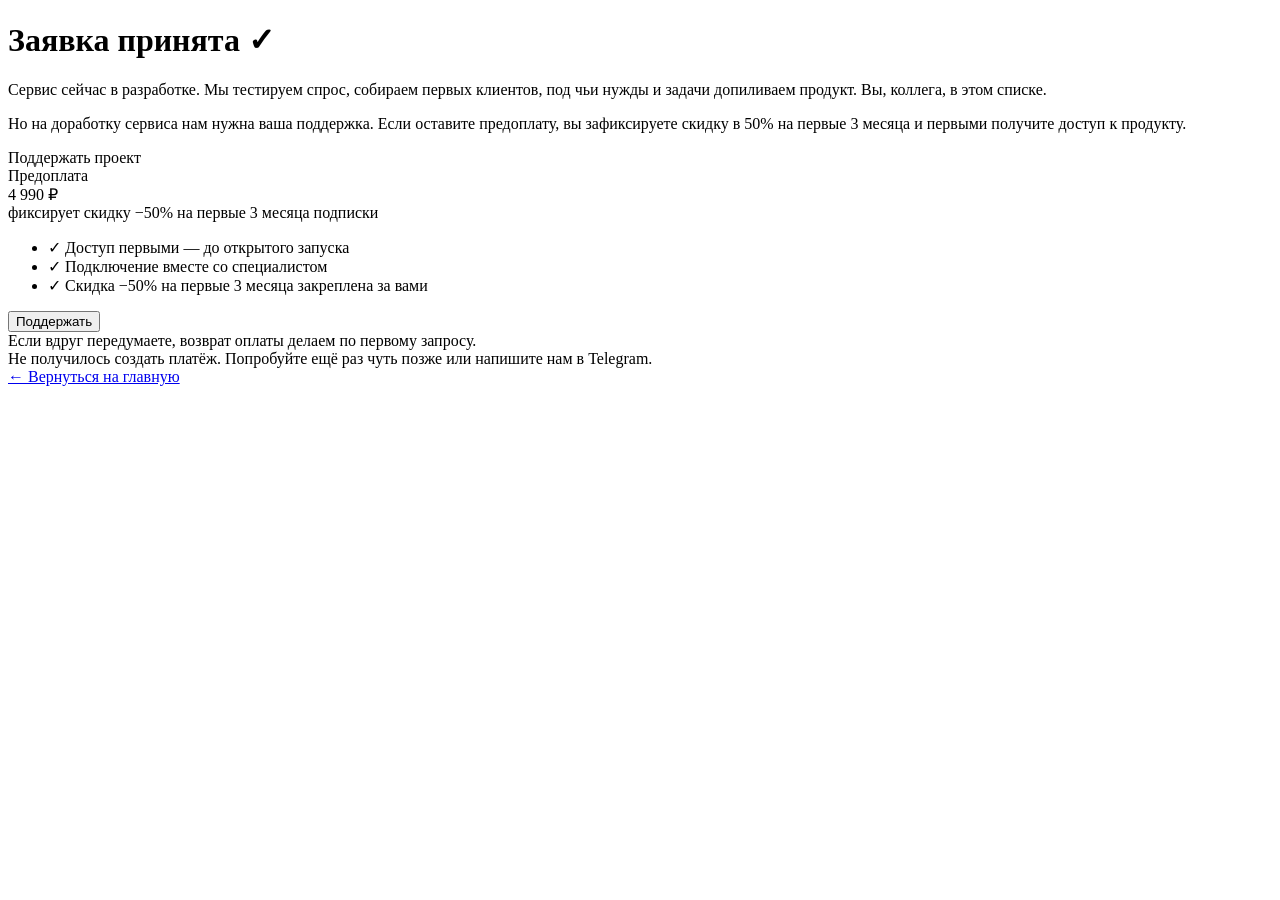
==== payment.html @ e7c0c2c7 "Add payment.html" ====
<!doctype html>
<html lang="ru">
<head>
<meta charset="UTF-8">
<meta name="viewport" content="width=device-width, initial-scale=1.0">
<title>Заявка принята — 1С печатает…</title>
<link rel="stylesheet" href="css/styles.css">
</head>
<body>

<div class="payment-page">
  <div class="payment-card wide" id="payment-before">
    <h1>Заявка принята ✓</h1>
    <p>
      Сервис сейчас в разработке. Мы тестируем спрос, собираем первых клиентов, под чьи нужды и задачи допиливаем продукт. Вы, <span class="payment-lead-name" id="payment-lead-name">коллега</span>, в этом списке.
    </p>
    <p>Но на доработку сервиса нам нужна ваша поддержка. Если оставите предоплату, вы зафиксируете скидку в 50% на первые 3 месяца и первыми получите доступ к продукту.</p>

    <div class="card plan-card popular support-plaque">
      <div class="plan-badge">Поддержать проект</div>
      <div class="plan-name">Предоплата</div>
      <div class="plan-price">4 990 ₽</div>
      <div class="plan-price-annual-note">фиксирует скидку −50% на первые 3 месяца подписки</div>
      <ul class="plan-list">
        <li><span class="tick">✓</span> Доступ первыми — до открытого запуска</li>
        <li><span class="tick">✓</span> Подключение вместе со специалистом</li>
        <li><span class="tick">✓</span> Скидка −50% на первые 3 месяца закреплена за вами</li>
      </ul>
      <button class="btn btn-primary btn-block" id="pay-button">Поддержать</button>
    </div>

    <span class="btn-fine-print">Если вдруг передумаете, возврат оплаты делаем по первому запросу.</span>
    <div class="form-error-banner" id="payment-error">Не получилось создать платёж. Попробуйте ещё раз чуть позже или напишите нам в Telegram.</div>

    <a class="back-link" href="index.html">← Вернуться на главную</a>
  </div>

  <div class="payment-card wide" id="payment-after" style="display:none;">
    <span class="eyebrow">Спасибо ✓</span>
    <h1>Мы вас увидим на своей стороне</h1>
    <p>Как только платёж подтвердится, мы свяжемся с вами в Telegram, чтобы обсудить подключение. Скидка −50% на первые 3 месяца уже закреплена.</p>
    <a class="back-link" href="index.html">← Вернуться на главную</a>
  </div>
</div>

<script src="js/payment.js"></script>
</body>
</html>
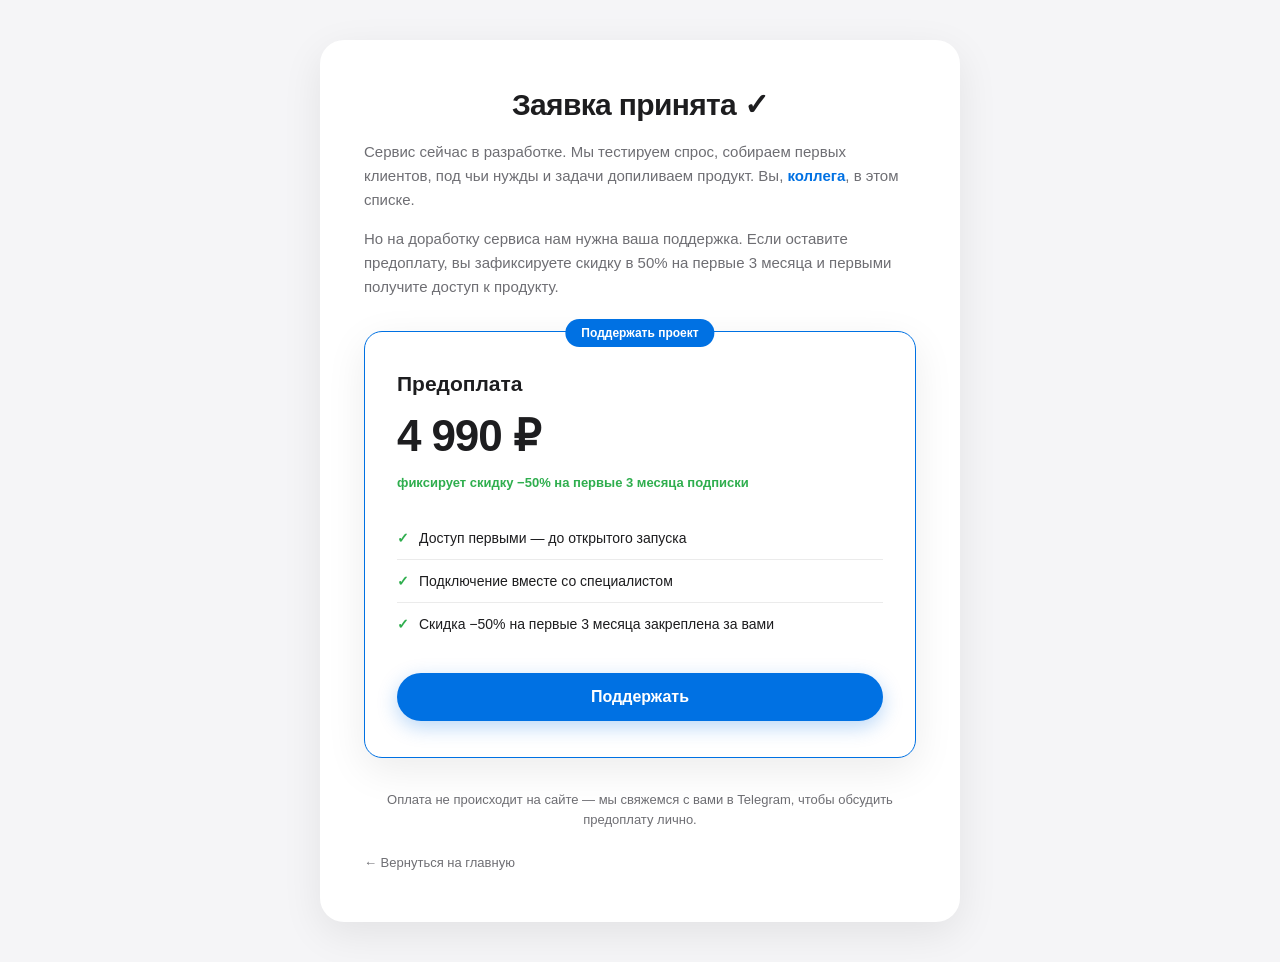
==== commit 7c0bbf78: "Switch payment flow: notify via Telegram instead of YooKassa" ====
--- a/payment.html
+++ b/payment.html
@@ -29,16 +29,16 @@
       <button class="btn btn-primary btn-block" id="pay-button">Поддержать</button>
     </div>
 
-    <span class="btn-fine-print">Если вдруг передумаете, возврат оплаты делаем по первому запросу.</span>
-    <div class="form-error-banner" id="payment-error">Не получилось создать платёж. Попробуйте ещё раз чуть позже или напишите нам в Telegram.</div>
+    <span class="btn-fine-print">Оплата не происходит на сайте — мы свяжемся с вами в Telegram, чтобы обсудить предоплату лично.</span>
+    <div class="form-error-banner" id="payment-error">Не получилось отправить сигнал. Попробуйте ещё раз чуть позже или напишите нам в Telegram.</div>
 
     <a class="back-link" href="index.html">← Вернуться на главную</a>
   </div>
 
   <div class="payment-card wide" id="payment-after" style="display:none;">
     <span class="eyebrow">Спасибо ✓</span>
-    <h1>Мы вас увидим на своей стороне</h1>
-    <p>Как только платёж подтвердится, мы свяжемся с вами в Telegram, чтобы обсудить подключение. Скидка −50% на первые 3 месяца уже закреплена.</p>
+    <h1>Мы на связи</h1>
+    <p>Мы получили ваш сигнал о готовности внести предоплату и свяжемся с вами в Telegram лично, чтобы обсудить детали и подключение. Скидка −50% на первые 3 месяца уже закреплена за вами.</p>
     <a class="back-link" href="index.html">← Вернуться на главную</a>
   </div>
 </div>
--- a/css/styles.css
+++ b/css/styles.css
@@ -0,0 +1,1750 @@
+:root {
+  --bg: #ffffff;
+  --bg-alt: #f5f5f7;
+  --bg-card: #ffffff;
+  --text: #1d1d1f;
+  --text-secondary: #6e6e73;
+  --border: rgba(0, 0, 0, 0.08);
+  --blue: #0071e3;
+  --blue-hover: #0077ed;
+  --blue-soft: rgba(0, 113, 227, 0.08);
+  --green: #2fae4e;
+  --green-soft: rgba(47, 174, 78, 0.1);
+  --red: #ef3b34;
+  --red-soft: rgba(239, 59, 52, 0.08);
+  --shadow-sm: 0 1px 2px rgba(0, 0, 0, 0.04), 0 2px 12px rgba(0, 0, 0, 0.04);
+  --shadow-md: 0 12px 40px rgba(0, 0, 0, 0.08);
+  --radius-lg: 24px;
+  --radius-md: 18px;
+  --radius-sm: 12px;
+  --radius-pill: 980px;
+  --max-width: 1120px;
+  color-scheme: light;
+}
+
+* {
+  box-sizing: border-box;
+  min-width: 0;
+}
+
+html {
+  scroll-behavior: smooth;
+}
+
+body {
+  margin: 0;
+  max-width: 100vw;
+  font-family: -apple-system, BlinkMacSystemFont, "SF Pro Display", "Segoe UI", Roboto, Helvetica, Arial, sans-serif;
+  background: var(--bg);
+  color: var(--text);
+  line-height: 1.5;
+  overflow-x: hidden;
+  overflow-wrap: break-word;
+  -webkit-font-smoothing: antialiased;
+  text-rendering: optimizeLegibility;
+}
+
+img, svg {
+  max-width: 100%;
+  display: block;
+}
+
+a {
+  color: inherit;
+}
+
+.container {
+  max-width: var(--max-width);
+  margin: 0 auto;
+  padding: 0 24px;
+}
+
+.container-narrow {
+  max-width: 780px;
+}
+
+section {
+  padding: 112px 0;
+}
+
+.bg-alt {
+  background: var(--bg-alt);
+}
+
+/* ---------- Typography ---------- */
+
+.eyebrow {
+  display: inline-block;
+  font-size: 14px;
+  font-weight: 600;
+  letter-spacing: 0.01em;
+  color: var(--blue);
+  margin-bottom: 20px;
+}
+
+h1, h2, h3 {
+  line-height: 1.12;
+  font-weight: 700;
+  letter-spacing: -0.022em;
+  margin: 0 0 16px;
+  color: var(--text);
+}
+
+h1 {
+  font-size: clamp(28px, 3.6vw, 40px);
+  font-weight: 800;
+}
+
+h2 {
+  font-size: clamp(30px, 4vw, 46px);
+}
+
+h3 {
+  font-size: clamp(21px, 2.2vw, 26px);
+}
+
+.section-title {
+  text-align: center;
+  max-width: 760px;
+  margin: 0 auto 64px;
+}
+
+.section-title h2 {
+  margin-bottom: 16px;
+}
+
+.section-title p {
+  color: var(--text-secondary);
+  font-size: 19px;
+  line-height: 1.55;
+  margin: 0;
+}
+
+p {
+  color: var(--text-secondary);
+}
+
+.lead {
+  font-size: 16px;
+  line-height: 1.6;
+  max-width: 520px;
+  color: var(--text-secondary);
+  margin-top: 0;
+}
+
+/* ---------- Nav ---------- */
+
+.nav {
+  position: sticky;
+  top: 0;
+  z-index: 50;
+  background: rgba(255, 255, 255, 0.82);
+  backdrop-filter: saturate(180%) blur(20px);
+  -webkit-backdrop-filter: saturate(180%) blur(20px);
+  border-bottom: 1px solid var(--border);
+}
+
+.nav .container {
+  display: flex;
+  align-items: center;
+  justify-content: space-between;
+  gap: 20px;
+  height: 62px;
+}
+
+.nav-logo {
+  display: flex;
+  align-items: center;
+  gap: 12px;
+  text-decoration: none;
+  color: var(--text);
+  flex-shrink: 0;
+}
+
+.nav-wordmark {
+  font-weight: 800;
+  font-size: 17px;
+  letter-spacing: -0.02em;
+  white-space: nowrap;
+}
+
+.nav-glyphs {
+  display: flex;
+  align-items: center;
+}
+
+.nav-glyphs svg {
+  width: 17px;
+  height: 17px;
+  padding: 0 8px;
+  box-sizing: content-box;
+}
+
+.nav-glyphs svg + svg {
+  border-left: 1px solid var(--border);
+}
+
+.nav-links {
+  display: flex;
+  gap: 28px;
+  font-size: 14px;
+  color: var(--text-secondary);
+  margin-left: auto;
+  margin-right: 8px;
+}
+
+.nav-links a {
+  text-decoration: none;
+  transition: color 0.15s ease;
+  white-space: nowrap;
+}
+
+.nav-links a:hover {
+  color: var(--text);
+}
+
+/* ---------- Buttons ---------- */
+
+.btn {
+  display: inline-flex;
+  align-items: center;
+  justify-content: center;
+  gap: 8px;
+  font-size: 16px;
+  font-weight: 600;
+  padding: 14px 28px;
+  border-radius: var(--radius-pill);
+  border: 1px solid transparent;
+  cursor: pointer;
+  text-decoration: none;
+  transition: transform 0.15s ease, background 0.15s ease, box-shadow 0.15s ease, border-color 0.15s ease;
+  font-family: inherit;
+  white-space: nowrap;
+}
+
+.btn:active {
+  transform: scale(0.98);
+}
+
+.btn-primary {
+  background: var(--blue);
+  color: #ffffff;
+  box-shadow: 0 6px 20px rgba(0, 113, 227, 0.28);
+}
+
+.btn-primary:hover {
+  background: var(--blue-hover);
+  box-shadow: 0 8px 26px rgba(0, 113, 227, 0.34);
+}
+
+.btn-secondary {
+  background: var(--bg-card);
+  border-color: var(--border);
+  color: var(--text);
+}
+
+.btn-secondary:hover {
+  border-color: var(--text-secondary);
+}
+
+.btn-small {
+  padding: 9px 18px;
+  font-size: 14px;
+  box-shadow: none;
+}
+
+.btn-lg {
+  padding: 17px 34px;
+  font-size: 17px;
+}
+
+.btn-block {
+  width: 100%;
+}
+
+.btn-fine-print {
+  display: block;
+  margin-top: 12px;
+  font-size: 13px;
+  color: var(--text-secondary);
+  text-align: center;
+}
+
+/* ---------- Hero ---------- */
+
+.hero {
+  padding-top: 72px;
+  padding-bottom: 96px;
+  background:
+    radial-gradient(900px 480px at 85% -10%, rgba(0, 113, 227, 0.07), transparent 65%),
+    radial-gradient(700px 420px at -10% 110%, rgba(47, 174, 78, 0.05), transparent 60%);
+}
+
+.hero-grid {
+  display: grid;
+  grid-template-columns: 1.08fr 0.92fr;
+  gap: 64px;
+  align-items: center;
+}
+
+.hero-tags {
+  display: flex;
+  flex-wrap: wrap;
+  gap: 8px;
+  margin-bottom: 22px;
+}
+
+.hero-tag {
+  display: inline-flex;
+  align-items: center;
+  gap: 7px;
+  font-size: 12px;
+  font-weight: 600;
+  color: var(--text-secondary);
+  background: var(--bg-card);
+  border: 1px solid var(--border);
+  border-radius: var(--radius-pill);
+  padding: 6px 12px;
+  box-shadow: var(--shadow-sm);
+}
+
+.dot {
+  width: 8px;
+  height: 8px;
+  border-radius: 50%;
+  flex-shrink: 0;
+}
+
+.dot-red {
+  background: var(--red);
+}
+
+.dot-blue {
+  background: var(--blue);
+}
+
+.dot-green {
+  background: var(--green);
+}
+
+.hero-cta {
+  margin-top: 36px;
+  display: flex;
+  align-items: center;
+  gap: 18px;
+  flex-wrap: wrap;
+}
+
+.hero-cta .btn-fine-print {
+  margin-top: 0;
+  text-align: left;
+}
+
+.trust-row {
+  margin-top: 48px;
+  font-size: 13px;
+  color: var(--text-secondary);
+}
+
+.trust-row strong {
+  color: var(--text);
+  font-weight: 600;
+}
+
+/* ---------- Telegram mock ---------- */
+
+.tg-mock {
+  background: var(--bg-card);
+  border-radius: var(--radius-lg);
+  padding: 22px;
+  box-shadow: var(--shadow-md);
+  border: 1px solid var(--border);
+}
+
+.tg-mock-hero {
+  transform: rotate(0.4deg);
+}
+
+.tg-mock-header {
+  display: flex;
+  align-items: center;
+  gap: 10px;
+  padding: 2px 4px 16px;
+  border-bottom: 1px solid var(--border);
+  margin-bottom: 16px;
+}
+
+.tg-avatar {
+  width: 38px;
+  height: 38px;
+  border-radius: 50%;
+  background: linear-gradient(135deg, var(--green), #1c8f3c);
+  display: flex;
+  align-items: center;
+  justify-content: center;
+  font-size: 17px;
+  font-weight: 700;
+  flex-shrink: 0;
+  color: #fff;
+}
+
+.tg-mock-header-text .name {
+  font-weight: 600;
+  font-size: 14px;
+  color: var(--text);
+}
+
+.tg-mock-header-text .status {
+  font-size: 12px;
+  color: var(--green);
+}
+
+.tg-bubble {
+  background: var(--bg-alt);
+  border-radius: 18px;
+  border-bottom-left-radius: 6px;
+  padding: 14px 16px;
+  margin-bottom: 12px;
+  font-size: 14.5px;
+  line-height: 1.5;
+  color: var(--text);
+  max-width: 92%;
+}
+
+.tg-bubble:last-child {
+  margin-bottom: 0;
+}
+
+.tg-bubble.out {
+  background: var(--blue-soft);
+  margin-left: auto;
+  max-width: 84%;
+  border-radius: 18px;
+  border-bottom-right-radius: 6px;
+  border-bottom-left-radius: 18px;
+}
+
+.tg-bubble .tg-amount {
+  color: var(--red);
+  font-weight: 700;
+  white-space: nowrap;
+}
+
+.tg-bubble .tg-amount-green {
+  color: var(--green);
+  font-weight: 700;
+  white-space: nowrap;
+}
+
+.tg-attachment {
+  display: flex;
+  align-items: center;
+  gap: 8px;
+  background: var(--bg-card);
+  border: 1px solid var(--border);
+  border-radius: 10px;
+  padding: 8px 12px;
+  margin-top: 10px;
+  font-size: 13px;
+  font-weight: 600;
+  color: var(--text);
+}
+
+.tg-bubble.out .tg-attachment {
+  background: rgba(255, 255, 255, 0.6);
+}
+
+.tg-read {
+  color: var(--blue);
+  margin-left: 3px;
+}
+
+.tg-bubble.standalone {
+  background: var(--bg-card);
+  box-shadow: var(--shadow-md);
+  max-width: 100%;
+  margin-bottom: 0;
+}
+
+.quote-author {
+  display: inline-flex;
+  align-items: baseline;
+  gap: 6px;
+  font-size: 13px;
+  font-weight: 700;
+  color: var(--text);
+  margin-bottom: 10px;
+}
+
+.quote-author span {
+  font-weight: 400;
+  color: var(--text-secondary);
+}
+
+.tg-bubble .tg-time {
+  display: block;
+  margin-top: 8px;
+  font-size: 11px;
+  color: var(--text-secondary);
+  text-align: right;
+}
+
+/* ---------- Grids & cards ---------- */
+
+.grid-2 {
+  display: grid;
+  grid-template-columns: repeat(2, 1fr);
+  gap: 20px;
+}
+
+.grid-3 {
+  display: grid;
+  grid-template-columns: repeat(3, 1fr);
+  gap: 24px;
+}
+
+.grid-4 {
+  display: grid;
+  grid-template-columns: repeat(4, 1fr);
+  gap: 20px;
+}
+
+.card {
+  background: var(--bg-card);
+  border-radius: var(--radius-md);
+  padding: 32px;
+  box-shadow: var(--shadow-sm);
+}
+
+/* ---------- Verticals (pains) ---------- */
+
+.vert-row {
+  display: grid;
+  grid-template-columns: 1.05fr 0.95fr;
+  gap: 56px;
+  align-items: center;
+  padding: 56px 0;
+}
+
+.vert-row + .vert-row {
+  border-top: 1px solid var(--border);
+}
+
+.vert-row.reverse .vert-copy {
+  order: 2;
+}
+
+.vert-row.reverse .tg-mock {
+  order: 1;
+}
+
+.vert-kicker {
+  display: inline-block;
+  font-size: 13px;
+  font-weight: 700;
+  letter-spacing: 0.06em;
+  text-transform: uppercase;
+  padding: 6px 14px;
+  border-radius: var(--radius-pill);
+  margin-bottom: 18px;
+}
+
+.kicker-blue {
+  color: var(--blue);
+  background: var(--blue-soft);
+}
+
+.kicker-green {
+  color: var(--green);
+  background: var(--green-soft);
+}
+
+.kicker-red {
+  color: var(--red);
+  background: var(--red-soft);
+}
+
+.vert-copy h3 {
+  margin-bottom: 24px;
+  max-width: 480px;
+}
+
+.vert-copy blockquote {
+  margin: 0 0 18px;
+  padding-left: 20px;
+  border-left: 3px solid var(--border);
+  font-size: 16px;
+  line-height: 1.55;
+  color: var(--text-secondary);
+}
+
+.vert-copy blockquote:last-child {
+  margin-bottom: 0;
+}
+
+.mock-caption {
+  font-size: 14px;
+  color: var(--text-secondary);
+  margin-bottom: 12px;
+}
+
+/* ---------- Stats band ---------- */
+
+.stats-band {
+  padding: 96px 0;
+}
+
+.stats-grid {
+  display: grid;
+  grid-template-columns: repeat(3, 1fr);
+  gap: 48px;
+}
+
+.stat {
+  text-align: center;
+  padding: 0 12px;
+  position: relative;
+}
+
+.stat + .stat::before {
+  content: "";
+  position: absolute;
+  left: -24px;
+  top: 10%;
+  bottom: 10%;
+  width: 1px;
+  background: var(--border);
+}
+
+.stat-number {
+  font-size: clamp(32px, 4vw, 56px);
+  font-weight: 800;
+  letter-spacing: -0.03em;
+  line-height: 1.15;
+  margin-bottom: 14px;
+  color: var(--text);
+  font-variant-numeric: tabular-nums;
+}
+
+.stat-red {
+  color: var(--red);
+}
+
+.stat-green {
+  color: var(--green);
+}
+
+.stat p {
+  font-size: 15.5px;
+  line-height: 1.5;
+  margin: 0;
+  max-width: 300px;
+  margin-left: auto;
+  margin-right: auto;
+}
+
+.stats-punchline {
+  text-align: center;
+  margin: 56px auto 0;
+  padding: 28px 24px;
+  background: var(--green-soft);
+  border-radius: var(--radius-lg);
+  font-size: clamp(20px, 2.4vw, 28px);
+  font-weight: 700;
+  letter-spacing: -0.01em;
+  color: var(--green);
+}
+
+.stats-note {
+  text-align: center;
+  margin: 24px auto 0;
+  max-width: 560px;
+  font-size: 13px;
+  color: var(--text-secondary);
+}
+
+/* ---------- Two cores ---------- */
+
+.cores-grid {
+  display: grid;
+  grid-template-columns: 1fr 1fr;
+  gap: 24px;
+}
+
+.core-panel {
+  background: var(--bg-alt);
+  border-radius: var(--radius-lg);
+  padding: 44px 40px;
+  display: flex;
+  flex-direction: column;
+}
+
+.core-kicker {
+  display: inline-block;
+  align-self: flex-start;
+  font-size: 12px;
+  font-weight: 700;
+  letter-spacing: 0.07em;
+  text-transform: uppercase;
+  padding: 6px 14px;
+  border-radius: var(--radius-pill);
+  margin-bottom: 20px;
+  background: var(--bg-card);
+  box-shadow: var(--shadow-sm);
+}
+
+.core-kicker-red {
+  color: var(--red);
+}
+
+.core-kicker-blue {
+  color: var(--blue);
+}
+
+.core-panel h3 {
+  margin-bottom: 12px;
+}
+
+.core-panel > p {
+  font-size: 16px;
+  line-height: 1.55;
+  margin: 0 0 24px;
+}
+
+.core-formula {
+  display: flex;
+  align-items: center;
+  flex-wrap: wrap;
+  gap: 10px;
+  background: var(--bg-card);
+  border-radius: var(--radius-sm);
+  padding: 16px 18px;
+  box-shadow: var(--shadow-sm);
+  margin-bottom: 18px;
+}
+
+.core-formula span {
+  font-size: 14px;
+  font-weight: 600;
+  color: var(--text);
+}
+
+.core-formula b {
+  color: var(--blue);
+  font-size: 15px;
+  font-weight: 700;
+}
+
+.core-note {
+  font-size: 14px;
+  color: var(--text-secondary);
+  margin: 0;
+  margin-top: auto;
+}
+
+/* ---------- Pillars band (brand leitmotif) ---------- */
+
+.pillars-band {
+  margin-top: 24px;
+  background: var(--bg-card);
+  border: 1px solid var(--border);
+  border-radius: var(--radius-lg);
+  padding: 44px 32px;
+  box-shadow: var(--shadow-sm);
+  text-align: center;
+}
+
+.pillars-title {
+  font-size: 19px;
+  font-weight: 700;
+  letter-spacing: -0.01em;
+  margin-bottom: 36px;
+  color: var(--text);
+}
+
+.pillars {
+  display: flex;
+  justify-content: center;
+  align-items: stretch;
+  max-width: 760px;
+  margin: 0 auto;
+}
+
+.pillar {
+  flex: 1;
+  padding: 0 24px;
+  position: relative;
+  display: flex;
+  flex-direction: column;
+  align-items: center;
+  gap: 14px;
+}
+
+.pillar + .pillar::before {
+  content: "";
+  position: absolute;
+  left: 0;
+  top: 6px;
+  bottom: 6px;
+  width: 1px;
+  background: var(--border);
+}
+
+.pillar span {
+  font-size: 15px;
+  font-weight: 600;
+  color: var(--text);
+  line-height: 1.35;
+}
+
+/* ---------- Assistant demo ---------- */
+
+.demo-wrap {
+  max-width: 720px;
+  margin: 0 auto;
+}
+
+.chips {
+  display: flex;
+  flex-wrap: wrap;
+  justify-content: center;
+  gap: 10px;
+  margin-bottom: 32px;
+}
+
+.chip {
+  background: var(--bg-card);
+  border: 1px solid var(--border);
+  color: var(--text-secondary);
+  padding: 11px 20px;
+  border-radius: var(--radius-pill);
+  cursor: pointer;
+  font-size: 14px;
+  font-family: inherit;
+  font-weight: 600;
+  transition: all 0.15s ease;
+}
+
+.chip:hover {
+  border-color: var(--text-secondary);
+  color: var(--text);
+}
+
+.chip.active {
+  background: var(--text);
+  border-color: var(--text);
+  color: #fff;
+}
+
+.demo-dialog {
+  display: none;
+}
+
+.demo-dialog.active {
+  display: block;
+  animation: demo-in 0.25s ease;
+}
+
+@keyframes demo-in {
+  from {
+    opacity: 0;
+    transform: translateY(6px);
+  }
+  to {
+    opacity: 1;
+    transform: translateY(0);
+  }
+}
+
+.tg-mock-demo {
+  min-height: 300px;
+}
+
+.demo-note {
+  text-align: center;
+  font-size: 14px;
+  color: var(--text-secondary);
+  max-width: 520px;
+  margin: 28px auto 0;
+}
+
+/* ---------- Signals catalog ---------- */
+
+.signal-emoji {
+  font-size: 28px;
+  margin-bottom: 14px;
+}
+
+.signal-cat h3 {
+  font-size: 19px;
+  margin-bottom: 16px;
+}
+
+.signal-cat ul {
+  margin: 0;
+  padding-left: 18px;
+  color: var(--text-secondary);
+  font-size: 14px;
+  line-height: 1.5;
+}
+
+.signal-cat li {
+  margin-bottom: 10px;
+}
+
+.signal-cat li:last-child {
+  margin-bottom: 0;
+}
+
+/* ---------- Comparison table ---------- */
+
+.table-wrap {
+  overflow-x: auto;
+  border-radius: var(--radius-md);
+  box-shadow: var(--shadow-sm);
+  border: 1px solid var(--border);
+  background: var(--bg-card);
+}
+
+table {
+  width: 100%;
+  border-collapse: collapse;
+  min-width: 760px;
+  font-size: 14px;
+  background: var(--bg-card);
+}
+
+th, td {
+  text-align: left;
+  padding: 18px 20px;
+  border-bottom: 1px solid var(--border);
+  vertical-align: top;
+}
+
+td:first-child {
+  font-weight: 600;
+  color: var(--text);
+  white-space: nowrap;
+}
+
+td {
+  color: var(--text-secondary);
+}
+
+thead th {
+  background: var(--bg-alt);
+  color: var(--text-secondary);
+  font-weight: 600;
+  font-size: 12px;
+  text-transform: uppercase;
+  letter-spacing: 0.04em;
+}
+
+tbody tr:last-child td {
+  border-bottom: none;
+}
+
+.mark-yes {
+  color: var(--green);
+  font-weight: 700;
+  margin-right: 4px;
+}
+
+.mark-no {
+  color: rgba(0, 0, 0, 0.25);
+  font-weight: 700;
+  margin-right: 4px;
+}
+
+.row-highlight td {
+  background: var(--blue-soft);
+  color: var(--text);
+}
+
+.row-highlight td:first-child {
+  color: var(--blue);
+  font-weight: 800;
+}
+
+/* ---------- Steps ---------- */
+
+.steps {
+  display: grid;
+  grid-template-columns: repeat(3, 1fr);
+  gap: 40px;
+  counter-reset: step;
+}
+
+.step h3 {
+  font-size: 20px;
+}
+
+.step p {
+  font-size: 15px;
+  line-height: 1.55;
+  margin-bottom: 0;
+}
+
+.step-number {
+  display: inline-flex;
+  align-items: center;
+  justify-content: center;
+  width: 42px;
+  height: 42px;
+  border-radius: 50%;
+  background: var(--text);
+  color: #fff;
+  font-weight: 700;
+  margin-bottom: 20px;
+  font-size: 16px;
+}
+
+/* ---------- Pricing ---------- */
+
+.price-toggle {
+  display: flex;
+  align-items: center;
+  justify-content: center;
+  gap: 14px;
+  margin-bottom: 32px;
+  font-size: 15px;
+  color: var(--text-secondary);
+}
+
+.price-toggle .save-badge {
+  background: var(--green-soft);
+  color: var(--green);
+  font-size: 12px;
+  font-weight: 700;
+  padding: 4px 10px;
+  border-radius: var(--radius-pill);
+}
+
+.switch {
+  position: relative;
+  width: 48px;
+  height: 28px;
+  background: rgba(0, 0, 0, 0.15);
+  border-radius: var(--radius-pill);
+  border: none;
+  cursor: pointer;
+  flex-shrink: 0;
+  padding: 0;
+  transition: background 0.2s ease;
+}
+
+.switch::after {
+  content: "";
+  position: absolute;
+  top: 3px;
+  left: 3px;
+  width: 22px;
+  height: 22px;
+  border-radius: 50%;
+  background: #fff;
+  box-shadow: 0 1px 3px rgba(0, 0, 0, 0.3);
+  transition: transform 0.2s ease;
+}
+
+.switch.on {
+  background: var(--blue);
+}
+
+.switch.on::after {
+  transform: translateX(20px);
+}
+
+.pricing-note {
+  text-align: center;
+  max-width: 620px;
+  margin: 0 auto 56px;
+  color: var(--text-secondary);
+  font-size: 15px;
+}
+
+.plans-grid {
+  align-items: stretch;
+}
+
+.plan-card {
+  position: relative;
+  display: flex;
+  flex-direction: column;
+  border: 1px solid var(--border);
+  padding: 36px 32px;
+}
+
+.plan-card.popular {
+  border-color: var(--blue);
+  box-shadow: var(--shadow-md);
+}
+
+.plan-badge {
+  position: absolute;
+  top: -13px;
+  left: 50%;
+  transform: translateX(-50%);
+  background: var(--blue);
+  color: #fff;
+  font-size: 12px;
+  font-weight: 700;
+  padding: 5px 16px;
+  border-radius: var(--radius-pill);
+  white-space: nowrap;
+}
+
+.plan-name {
+  font-size: 21px;
+  font-weight: 700;
+  margin-bottom: 4px;
+}
+
+.plan-for {
+  font-size: 14px;
+  color: var(--text-secondary);
+  margin-bottom: 22px;
+  min-height: 42px;
+}
+
+.plan-price {
+  font-size: 40px;
+  font-weight: 800;
+  letter-spacing: -0.025em;
+  margin-bottom: 4px;
+  font-variant-numeric: tabular-nums;
+}
+
+.plan-price span:not(.price-amount) {
+  font-size: 15px;
+  color: var(--text-secondary);
+  font-weight: 400;
+  letter-spacing: normal;
+}
+
+.plan-price-annual-note {
+  font-size: 13px;
+  color: var(--green);
+  font-weight: 600;
+  margin-bottom: 20px;
+  min-height: 18px;
+}
+
+.plan-list {
+  list-style: none;
+  padding: 0;
+  margin: 4px 0 28px;
+  font-size: 14px;
+  color: var(--text);
+  flex-grow: 1;
+}
+
+.plan-list li {
+  padding: 11px 0;
+  border-top: 1px solid var(--border);
+  display: flex;
+  gap: 10px;
+  line-height: 1.45;
+}
+
+.plan-list li:first-child {
+  border-top: none;
+}
+
+.plan-list li .tick {
+  color: var(--green);
+  flex-shrink: 0;
+  font-weight: 700;
+}
+
+.plan-list b {
+  font-weight: 700;
+}
+
+.trust-badges {
+  display: flex;
+  justify-content: center;
+  gap: 48px;
+  margin-top: 64px;
+  flex-wrap: wrap;
+  text-align: center;
+}
+
+.trust-badge {
+  display: flex;
+  flex-direction: column;
+  align-items: center;
+  gap: 10px;
+  max-width: 210px;
+  font-size: 14px;
+  color: var(--text-secondary);
+  line-height: 1.4;
+}
+
+/* ---------- FAQ ---------- */
+
+.faq-item {
+  background: var(--bg-card);
+  border-radius: var(--radius-sm);
+  margin-bottom: 10px;
+  padding: 4px 24px;
+  box-shadow: var(--shadow-sm);
+  border: 1px solid var(--border);
+}
+
+.faq-item summary {
+  cursor: pointer;
+  padding: 19px 0;
+  font-weight: 600;
+  font-size: 16px;
+  list-style: none;
+  position: relative;
+  padding-right: 34px;
+  color: var(--text);
+}
+
+.faq-item summary::-webkit-details-marker {
+  display: none;
+}
+
+.faq-item summary::after {
+  content: "+";
+  position: absolute;
+  right: 0;
+  top: 16px;
+  font-size: 22px;
+  color: var(--text-secondary);
+  font-weight: 300;
+  transition: transform 0.2s ease;
+}
+
+.faq-item[open] summary::after {
+  content: "+";
+  transform: rotate(45deg);
+}
+
+.faq-item p {
+  padding-bottom: 20px;
+  margin: 0;
+  font-size: 15px;
+  line-height: 1.6;
+}
+
+/* ---------- Final CTA ---------- */
+
+.final-cta {
+  text-align: center;
+  padding: 128px 0;
+}
+
+.final-cta h2 {
+  max-width: 720px;
+  margin-left: auto;
+  margin-right: auto;
+  font-size: clamp(32px, 4.4vw, 52px);
+}
+
+.final-cta-sub {
+  max-width: 480px;
+  margin: 0 auto;
+  font-size: 17px;
+}
+
+.final-cta-actions {
+  display: flex;
+  gap: 16px;
+  justify-content: center;
+  margin-top: 40px;
+  flex-wrap: wrap;
+}
+
+footer {
+  padding: 40px 0;
+  text-align: center;
+  color: var(--text-secondary);
+  font-size: 13px;
+  border-top: 1px solid var(--border);
+}
+
+footer p {
+  margin: 0 0 8px;
+  font-size: inherit;
+  color: inherit;
+}
+
+footer p:last-child {
+  margin-bottom: 0;
+}
+
+.footer-disclaimer {
+  font-size: 12px;
+  max-width: 640px;
+  margin-left: auto;
+  margin-right: auto;
+  opacity: 0.8;
+}
+
+/* ---------- Modal ---------- */
+
+.modal-overlay {
+  position: fixed;
+  inset: 0;
+  background: rgba(0, 0, 0, 0.4);
+  backdrop-filter: blur(4px);
+  -webkit-backdrop-filter: blur(4px);
+  display: none;
+  align-items: center;
+  justify-content: center;
+  padding: 20px;
+  z-index: 100;
+}
+
+.modal-overlay.open {
+  display: flex;
+}
+
+.modal {
+  background: #ffffff;
+  border-radius: var(--radius-lg);
+  max-width: 460px;
+  width: 100%;
+  padding: 36px;
+  position: relative;
+  max-height: 90vh;
+  overflow-y: auto;
+  box-shadow: var(--shadow-md);
+}
+
+.modal-close {
+  position: absolute;
+  top: 20px;
+  right: 20px;
+  background: var(--bg-alt);
+  border: none;
+  color: var(--text-secondary);
+  width: 30px;
+  height: 30px;
+  border-radius: 50%;
+  font-size: 18px;
+  cursor: pointer;
+  line-height: 1;
+}
+
+.modal h3 {
+  font-size: 22px;
+  margin-bottom: 8px;
+}
+
+.modal p.modal-sub {
+  margin: 0 0 24px;
+  font-size: 14px;
+}
+
+.modal-icon {
+  margin-bottom: 20px;
+}
+
+.field {
+  margin-bottom: 16px;
+}
+
+.field label {
+  display: block;
+  font-size: 13px;
+  color: var(--text-secondary);
+  margin-bottom: 6px;
+}
+
+.field input {
+  width: 100%;
+  background: var(--bg-alt);
+  border: 1px solid transparent;
+  border-radius: 10px;
+  padding: 12px 14px;
+  color: var(--text);
+  font-size: 15px;
+  font-family: inherit;
+}
+
+.field input:focus {
+  outline: none;
+  border-color: var(--blue);
+  background: #fff;
+  box-shadow: 0 0 0 3px rgba(0, 113, 227, 0.15);
+}
+
+.field-error {
+  color: var(--red);
+  font-size: 12px;
+  margin-top: 4px;
+  display: none;
+}
+
+.field.invalid input {
+  border-color: var(--red);
+}
+
+.field.invalid .field-error {
+  display: block;
+}
+
+.form-error-banner {
+  display: none;
+  background: var(--red-soft);
+  color: var(--red);
+  border-radius: 10px;
+  padding: 12px 14px;
+  font-size: 13px;
+  margin-bottom: 16px;
+}
+
+.form-error-banner.show {
+  display: block;
+}
+
+/* ---------- Checkbox fields ---------- */
+
+.field-checkbox {
+  display: flex;
+  align-items: flex-start;
+  gap: 10px;
+  margin-bottom: 14px;
+}
+
+.field-checkbox input[type="checkbox"] {
+  width: 18px;
+  height: 18px;
+  margin-top: 2px;
+  accent-color: var(--blue);
+  flex-shrink: 0;
+  cursor: pointer;
+}
+
+.field-checkbox label {
+  font-size: 13px;
+  color: var(--text-secondary);
+  line-height: 1.5;
+  cursor: pointer;
+}
+
+.field-checkbox label a {
+  color: var(--blue);
+  text-decoration: underline;
+}
+
+.field-checkbox.invalid label {
+  color: var(--red);
+}
+
+/* ---------- Legal pages ---------- */
+
+.legal-page h1 {
+  font-size: clamp(28px, 4vw, 38px);
+  margin-bottom: 6px;
+}
+
+.legal-page h2 {
+  font-size: 20px;
+  margin-top: 40px;
+  margin-bottom: 12px;
+}
+
+.legal-updated {
+  color: var(--text-secondary);
+  font-size: 14px;
+  margin-bottom: 40px;
+}
+
+.legal-page p, .legal-page li {
+  font-size: 15px;
+  line-height: 1.7;
+}
+
+.legal-page ul {
+  padding-left: 20px;
+}
+
+.legal-note {
+  background: var(--red-soft);
+  color: var(--red);
+  padding: 12px 16px;
+  border-radius: var(--radius-sm);
+  font-size: 13px !important;
+}
+
+/* ---------- Support plaque (страница после заявки) ---------- */
+
+.support-plaque {
+  text-align: left;
+  margin: 32px 0;
+}
+
+.support-plaque .plan-price {
+  font-size: 44px;
+}
+
+.benefit-list {
+  list-style: none;
+  padding: 0;
+  margin: 20px 0 32px;
+  text-align: left;
+}
+
+.benefit-list li {
+  display: flex;
+  gap: 10px;
+  padding: 8px 0;
+  font-size: 15px;
+}
+
+.benefit-list li .tick {
+  color: var(--green);
+  font-weight: 700;
+  flex-shrink: 0;
+}
+
+/* ---------- Payment page ---------- */
+
+.payment-page {
+  min-height: 100vh;
+  display: flex;
+  align-items: center;
+  justify-content: center;
+  padding: 40px 20px;
+  background: var(--bg-alt);
+}
+
+.payment-card {
+  max-width: 540px;
+  width: 100%;
+  background: #fff;
+  border-radius: var(--radius-lg);
+  padding: 48px 44px;
+  text-align: center;
+  box-shadow: var(--shadow-md);
+}
+
+.payment-card .eyebrow {
+  margin-bottom: 20px;
+}
+
+.payment-card h1 {
+  font-size: 30px;
+  margin-bottom: 18px;
+}
+
+.payment-card p {
+  font-size: 15px;
+  line-height: 1.6;
+}
+
+.payment-lead-name {
+  color: var(--blue);
+  font-weight: 600;
+}
+
+.payment-price {
+  font-size: 48px;
+  font-weight: 800;
+  letter-spacing: -0.025em;
+  margin: 32px 0 8px;
+  font-variant-numeric: tabular-nums;
+}
+
+.payment-price span {
+  font-size: 15px;
+  color: var(--text-secondary);
+  font-weight: 400;
+  display: block;
+  margin-top: 8px;
+  letter-spacing: normal;
+  line-height: 1.5;
+}
+
+.payment-card.wide {
+  max-width: 640px;
+  text-align: left;
+}
+
+.payment-card.wide .eyebrow,
+.payment-card.wide h1 {
+  text-align: center;
+}
+
+.payment-card.wide > p {
+  text-align: left;
+}
+
+.back-link {
+  display: inline-block;
+  margin-top: 24px;
+  font-size: 13px;
+  color: var(--text-secondary);
+  text-decoration: none;
+}
+
+.back-link:hover {
+  color: var(--text);
+}
+
+/* ---------- Responsive ---------- */
+
+/* ---------- Animations ---------- */
+
+.reveal {
+  opacity: 0;
+  transform: translateY(56px) scale(0.96);
+  transition: opacity 0.9s cubic-bezier(0.16, 1, 0.3, 1), transform 0.9s cubic-bezier(0.16, 1, 0.3, 1);
+  will-change: transform, opacity;
+}
+
+.reveal.is-visible {
+  opacity: 1;
+  transform: none;
+}
+
+.grid-2 > .reveal:nth-child(2),
+.grid-3 > .reveal:nth-child(2),
+.grid-4 > .reveal:nth-child(2),
+.steps > .reveal:nth-child(2) {
+  transition-delay: 0.12s;
+}
+
+.grid-3 > .reveal:nth-child(3),
+.grid-4 > .reveal:nth-child(3),
+.steps > .reveal:nth-child(3) {
+  transition-delay: 0.24s;
+}
+
+.grid-4 > .reveal:nth-child(4) {
+  transition-delay: 0.36s;
+}
+
+.demo-dialog.active {
+  animation: demo-fade-in 0.35s ease;
+}
+
+@keyframes demo-fade-in {
+  from {
+    opacity: 0;
+    transform: translateY(8px);
+  }
+  to {
+    opacity: 1;
+    transform: none;
+  }
+}
+
+@media (prefers-reduced-motion: reduce) {
+  .reveal {
+    opacity: 1;
+    transform: none;
+    transition: none;
+  }
+
+  * {
+    animation-duration: 0.001ms !important;
+    transition-duration: 0.001ms !important;
+  }
+}
+
+@media (max-width: 900px) {
+  section {
+    padding: 72px 0;
+  }
+
+  .nav-links {
+    display: none;
+  }
+
+  .hero {
+    padding-top: 48px;
+    padding-bottom: 64px;
+  }
+
+  .hero-grid {
+    grid-template-columns: 1fr;
+    gap: 44px;
+  }
+
+  .grid-2, .grid-3, .grid-4, .steps, .cores-grid {
+    grid-template-columns: 1fr;
+  }
+
+  .vert-row {
+    grid-template-columns: 1fr;
+    gap: 32px;
+    padding: 44px 0;
+  }
+
+  .vert-row.reverse .vert-copy {
+    order: 1;
+  }
+
+  .vert-row.reverse .tg-mock {
+    order: 2;
+  }
+
+  .stats-grid {
+    grid-template-columns: 1fr;
+    gap: 44px;
+  }
+
+  .stat + .stat::before {
+    left: 20%;
+    right: 20%;
+    top: -22px;
+    bottom: auto;
+    width: auto;
+    height: 1px;
+  }
+
+  .core-panel {
+    padding: 32px 26px;
+  }
+
+  .pillars {
+    flex-direction: column;
+    gap: 28px;
+    align-items: stretch;
+  }
+
+  .pillar + .pillar::before {
+    display: none;
+  }
+
+  .plan-for {
+    min-height: 0;
+  }
+
+  .trust-badges {
+    gap: 28px;
+  }
+
+  .final-cta {
+    padding: 88px 0;
+  }
+}
+
+@media (max-width: 560px) {
+  .nav-glyphs {
+    display: none;
+  }
+
+  .hero-cta .btn {
+    width: 100%;
+  }
+
+  .hero-cta .btn-fine-print {
+    text-align: center;
+    width: 100%;
+  }
+
+  .core-formula {
+    gap: 8px;
+    padding: 14px;
+  }
+
+  .payment-card {
+    padding: 36px 24px;
+  }
+}
